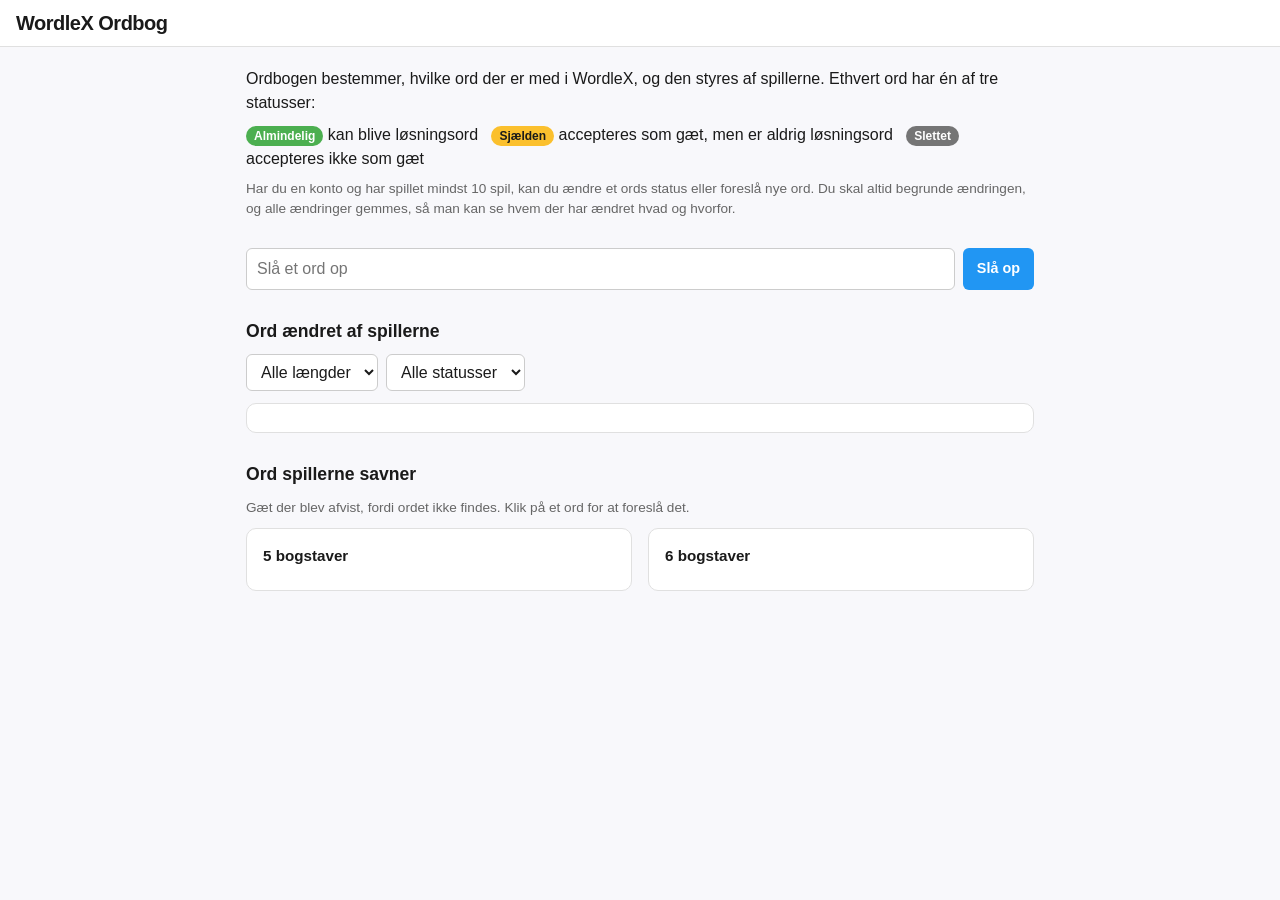
==== ord/index.html @ 3aa4c69c "Forside og scrollbare lister i ordbogen - index.php erstatter den tomme index.html: links til begge " ====
<!DOCTYPE html>
<html lang="da">
<head>
	<meta charset="UTF-8">
	<meta name="viewport" content="width=device-width, initial-scale=1.0">
	<title>WordleX Ordbog</title>
	<link rel="icon" href="../favicon.ico">
	<link rel="stylesheet" href="ord.css">
</head>
<body>
	<header>
		<h1><a href="index.html">WordleX Ordbog</a></h1>
		<nav id="nav"></nav>
	</header>

	<main>
		<section>
			<p>Ordbogen bestemmer, hvilke ord der er med i WordleX, og den styres af spillerne. Ethvert ord har én af tre statusser:</p>
			<p>
				<span class="badge badge-common">Almindelig</span> kan blive løsningsord &nbsp;
				<span class="badge badge-rare">Sjælden</span> accepteres som gæt, men er aldrig løsningsord &nbsp;
				<span class="badge badge-deleted">Slettet</span> accepteres ikke som gæt
			</p>
			<p class="muted">Har du en konto og har spillet mindst 10 spil, kan du ændre et ords status eller foreslå nye ord. Du skal altid begrunde ændringen, og alle ændringer gemmes, så man kan se hvem der har ændret hvad og hvorfor.</p>
		</section>

		<section>
			<form class="search" id="search-form">
				<input type="search" id="search" placeholder="Slå et ord op" autocomplete="off" maxlength="6">
				<button class="btn" type="submit">Slå op</button>
			</form>
			<div id="search-error" class="error"></div>
		</section>

		<section>
			<h2 id="list-title">Ord ændret af spillerne</h2>
			<div class="filters">
				<select id="filter-length">
					<option value="">Alle længder</option>
					<option value="5">5 bogstaver</option>
					<option value="6">6 bogstaver</option>
				</select>
				<select id="filter-status">
					<option value="">Alle statusser</option>
					<option value="common">Almindelig</option>
					<option value="rare">Sjælden</option>
					<option value="deleted">Slettet</option>
				</select>
				<span id="filter-user"></span>
			</div>
			<div class="card scroll">
				<ul class="word-list" id="word-list"></ul>
			</div>
			<p style="margin-top:10px; text-align:center;"><button class="btn btn-secondary" id="more" hidden>Vis flere</button></p>
		</section>

		<section>
			<h2>Ord spillerne savner</h2>
			<p class="muted" style="margin-bottom:10px;">Gæt der blev afvist, fordi ordet ikke findes. Klik på et ord for at foreslå det.</p>
			<div class="columns">
				<div class="card scroll scroll-short"><h3 style="font-size:0.95rem; margin-bottom:6px;">5 bogstaver</h3><ul class="missing-list" id="missing-5"></ul></div>
				<div class="card scroll scroll-short"><h3 style="font-size:0.95rem; margin-bottom:6px;">6 bogstaver</h3><ul class="missing-list" id="missing-6"></ul></div>
			</div>
		</section>
	</main>

	<script src="ord.js"></script>
	<script>
		const params = new URLSearchParams(location.search);
		const filterUser = params.get('bruger') || '';
		let page = 0;

		document.getElementById('search-form').addEventListener('submit', e => {
			e.preventDefault();
			const word = document.getElementById('search').value.trim().toUpperCase();
			if (!/^[A-ZÆØÅ]{5,6}$/.test(word)) {
				document.getElementById('search-error').textContent = 'Skriv et ord på 5 eller 6 bogstaver (A-Å).';
				return;
			}
			location.href = wordUrl(word);
		});

		if (filterUser) {
			document.getElementById('list-title').textContent = `Ord ændret af ${filterUser}`;
			document.getElementById('filter-user').innerHTML =
				`<a href="index.html">Vis alle brugere</a> · <button class="link-btn" id="report-user">Anmeld ${esc(filterUser)}</button>`;
			document.getElementById('report-user').onclick = () => openReport({ username: filterUser });
		}

		['filter-length', 'filter-status'].forEach(id =>
			document.getElementById(id).addEventListener('change', () => loadList(true)));
		document.getElementById('more').onclick = () => { page++; loadList(false); };

		async function loadList(reset) {
			if (reset) page = 0;
			const data = await api('list', null, {
				length: document.getElementById('filter-length').value,
				status: document.getElementById('filter-status').value,
				user: filterUser,
				page
			});
			const list = document.getElementById('word-list');
			if (reset) list.innerHTML = '';

			if (reset && data.words.length === 0) {
				list.innerHTML = '<li class="muted">Ingen ændringer endnu.</li>';
			}
			for (const w of data.words) {
				const e = w.last_edit;
				const earlier = w.edit_count > 1
					? ` · <a href="${wordUrl(w.word)}">${w.edit_count - 1} tidligere ændring${w.edit_count > 2 ? 'er' : ''}</a>` : '';
				const li = document.createElement('li');
				li.innerHTML = `
					<div class="word-row">
						<a class="word" href="${wordUrl(w.word)}">${esc(w.word)}</a>
						${statusBadge(w.status)}
						${w.locked ? '<span class="badge badge-locked">Låst</span>' : ''}
					</div>
					<div class="edit-meta">${changeText(e)} af ${userLink(e.username)}, ${formatDate(e.created_at)}</div>
					<div class="comment">${esc(e.comment)}</div>
					<div class="edit-meta"><a href="${wordUrl(w.word, e.id)}">Se kommentaren</a>${earlier}</div>`;
				list.appendChild(li);
			}
			document.getElementById('more').hidden = !data.has_more;
		}

		async function loadMissing() {
			const data = await api('missing');
			for (const len of [5, 6]) {
				const rows = data.missing[len] || [];
				document.getElementById('missing-' + len).innerHTML = rows.length
					? rows.map(r => `<li><a class="word" href="${wordUrl(r.word)}">${esc(r.word)}</a><span class="muted">${r.count}×</span></li>`).join('')
					: '<li class="muted">Ingen</li>';
			}
		}

		loadMe();
		loadList(true);
		loadMissing();
	</script>
</body>
</html>
---- ord/ord.css ----
/* ord.css - fælles stil for ordbogens sider (samme farver som spillet) */
:root {
	--color-correct: #4caf50;
	--color-present: #fbc02d;
	--color-absent: #757575;
	--color-deleted: #e53935;
	--color-bg: #f8f8fb;
	--color-text: #1a1a1a;
	--color-muted: #666;
	--color-line: #e0e0e0;
	--color-focus: #2196f3;
}

* { box-sizing: border-box; margin: 0; padding: 0; }

body {
	font-family: -apple-system, BlinkMacSystemFont, "Segoe UI", Roboto, sans-serif;
	background: var(--color-bg);
	color: var(--color-text);
	line-height: 1.5;
}

a { color: var(--color-focus); text-decoration: none; }
a:hover { text-decoration: underline; }

header {
	display: flex; justify-content: space-between; align-items: center; gap: 12px;
	padding: 8px 16px; background: #fff; border-bottom: 1px solid var(--color-line);
}
header h1 { font-size: 1.25rem; font-weight: 800; letter-spacing: -0.5px; }
header h1 a { color: inherit; }
header nav { display: flex; align-items: center; gap: 14px; font-size: 0.9rem; flex-wrap: wrap; justify-content: flex-end; }
.user-name { font-weight: 600; color: var(--color-muted); }

main { max-width: 820px; margin: 0 auto; padding: 20px 16px 48px; }
section { margin-bottom: 28px; }
h2 { font-size: 1.1rem; margin-bottom: 10px; }
p + p { margin-top: 8px; }
.muted { color: var(--color-muted); font-size: 0.85rem; }
.notice { background: #fff8e1; border: 1px solid #ffe082; border-radius: 8px; padding: 10px 12px; font-size: 0.9rem; margin-bottom: 14px; }
.error { color: var(--color-deleted); font-size: 0.9rem; margin-top: 6px; }

.card { background: #fff; border: 1px solid var(--color-line); border-radius: 10px; padding: 14px 16px; }

input[type=text], input[type=password], input[type=search], select, textarea {
	font: inherit; font-size: 16px; padding: 8px 10px;
	border: 1px solid #ccc; border-radius: 6px; background: #fff; color: inherit;
}
textarea { width: 100%; min-height: 80px; resize: vertical; }
.btn { font: inherit; font-weight: 700; font-size: 0.9rem; padding: 8px 14px; border: none; border-radius: 6px; cursor: pointer; background: var(--color-focus); color: #fff; }
.btn-secondary { background: #e2e4e9; color: var(--color-text); }
.btn-small { padding: 4px 10px; font-size: 0.8rem; }
.btn:disabled { opacity: 0.5; cursor: default; }
.link-btn { background: none; border: none; color: var(--color-focus); font: inherit; font-size: 0.8rem; cursor: pointer; padding: 0; }
.link-btn:hover { text-decoration: underline; }

.search { display: flex; gap: 8px; }
.search input { flex: 1; min-width: 0; text-transform: uppercase; }
.search input::placeholder { text-transform: none; }
.filters { display: flex; gap: 8px; flex-wrap: wrap; margin-bottom: 12px; align-items: center; }

.badge { display: inline-block; padding: 1px 8px; border-radius: 10px; font-size: 0.75rem; font-weight: 700; color: #fff; white-space: nowrap; }
.badge-common { background: var(--color-correct); }
.badge-rare { background: var(--color-present); color: #1a1a1a; }
.badge-deleted { background: var(--color-absent); }
.badge-new { background: var(--color-focus); }
.badge-locked { background: #424242; }

.word { font-weight: 800; letter-spacing: 2px; }

.word-list { list-style: none; }
.word-list > li { padding: 12px 0; border-bottom: 1px solid var(--color-line); }
.word-list > li:last-child { border-bottom: none; }
.word-row { display: flex; align-items: center; gap: 8px; flex-wrap: wrap; }
.word-row .word { font-size: 1.05rem; }
.edit-meta { font-size: 0.8rem; color: var(--color-muted); }
.comment { margin-top: 4px; font-size: 0.9rem; white-space: pre-wrap; overflow-wrap: anywhere; }

.history { list-style: none; }
.history > li { padding: 12px 0; border-bottom: 1px solid var(--color-line); }
.history > li:last-child { border-bottom: none; }
.history > li:target { background: #e3f2fd; border-radius: 6px; padding: 12px 8px; }
.history-actions { margin-top: 4px; display: flex; gap: 12px; }

.status-options { display: flex; gap: 14px; flex-wrap: wrap; margin: 8px 0 10px; }
.status-options label { display: flex; align-items: center; gap: 6px; cursor: pointer; }

/* Lange lister scroller inde i kortet i stedet for at gøre siden meget lang */
.scroll { max-height: min(65vh, 600px); overflow-y: auto; overscroll-behavior: contain; }
.scroll-short { max-height: 340px; }
.scroll > h3 { position: sticky; top: -14px; background: #fff; padding: 2px 0; }

.columns { display: grid; grid-template-columns: 1fr 1fr; gap: 16px; }
.missing-list { list-style: none; font-size: 0.9rem; }
.missing-list li { display: flex; justify-content: space-between; padding: 3px 0; }

.modal-overlay { position: fixed; inset: 0; background: rgba(0,0,0,0.4); display: flex; align-items: center; justify-content: center; padding: 16px; z-index: 10; }
.modal { background: #fff; border-radius: 12px; padding: 18px; width: 100%; max-width: 380px; }
.modal h3 { margin-bottom: 10px; }
.modal input, .modal textarea { width: 100%; margin-bottom: 8px; }
.modal-buttons { display: flex; gap: 8px; justify-content: flex-end; margin-top: 6px; }

@media (max-width: 560px) {
	.columns { grid-template-columns: 1fr; }
	header { flex-direction: column; align-items: flex-start; gap: 4px; }
	header nav { justify-content: flex-start; }
}
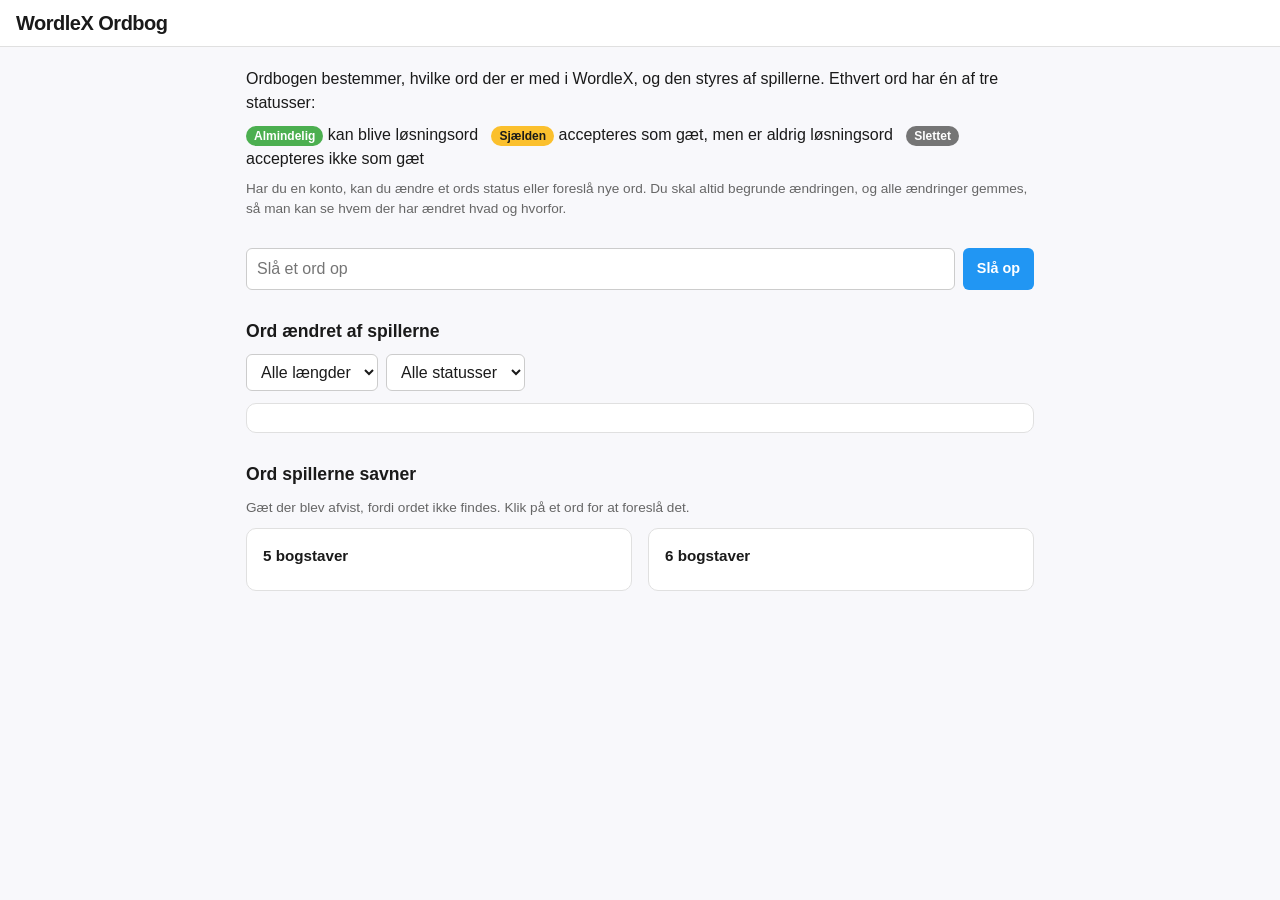
==== commit 5c43e63b: "Toolbar på forsiden, hus-ikon i spillene og lempede grænser på test - Forsiden har en toolbar med me" ====
--- a/ord/index.html
+++ b/ord/index.html
@@ -21,7 +21,7 @@
 				<span class="badge badge-rare">Sjælden</span> accepteres som gæt, men er aldrig løsningsord &nbsp;
 				<span class="badge badge-deleted">Slettet</span> accepteres ikke som gæt
 			</p>
-			<p class="muted">Har du en konto og har spillet mindst 10 spil, kan du ændre et ords status eller foreslå nye ord. Du skal altid begrunde ændringen, og alle ændringer gemmes, så man kan se hvem der har ændret hvad og hvorfor.</p>
+			<p class="muted"><span id="who-can-edit">Har du en konto</span>, kan du ændre et ords status eller foreslå nye ord. Du skal altid begrunde ændringen, og alle ændringer gemmes, så man kan se hvem der har ændret hvad og hvorfor.</p>
 		</section>
 
 		<section>
@@ -134,7 +134,11 @@
 			}
 		}
 
-		loadMe();
+		loadMe().then(me => {
+			if (me.min_games > 0) {
+				document.getElementById('who-can-edit').textContent = `Har du en konto og har spillet mindst ${me.min_games} spil`;
+			}
+		});
 		loadList(true);
 		loadMissing();
 	</script>
--- a/ord/ord.css
+++ b/ord/ord.css
@@ -95,7 +95,8 @@
 .missing-list li { display: flex; justify-content: space-between; padding: 3px 0; }
 
 .modal-overlay { position: fixed; inset: 0; background: rgba(0,0,0,0.4); display: flex; align-items: center; justify-content: center; padding: 16px; z-index: 10; }
-.modal { background: #fff; border-radius: 12px; padding: 18px; width: 100%; max-width: 380px; }
+.modal { background: #fff; border-radius: 12px; padding: 18px; width: 100%; max-width: 380px; max-height: 85vh; overflow-y: auto; }
+.modal-wide { max-width: 480px; }
 .modal h3 { margin-bottom: 10px; }
 .modal input, .modal textarea { width: 100%; margin-bottom: 8px; }
 .modal-buttons { display: flex; gap: 8px; justify-content: flex-end; margin-top: 6px; }
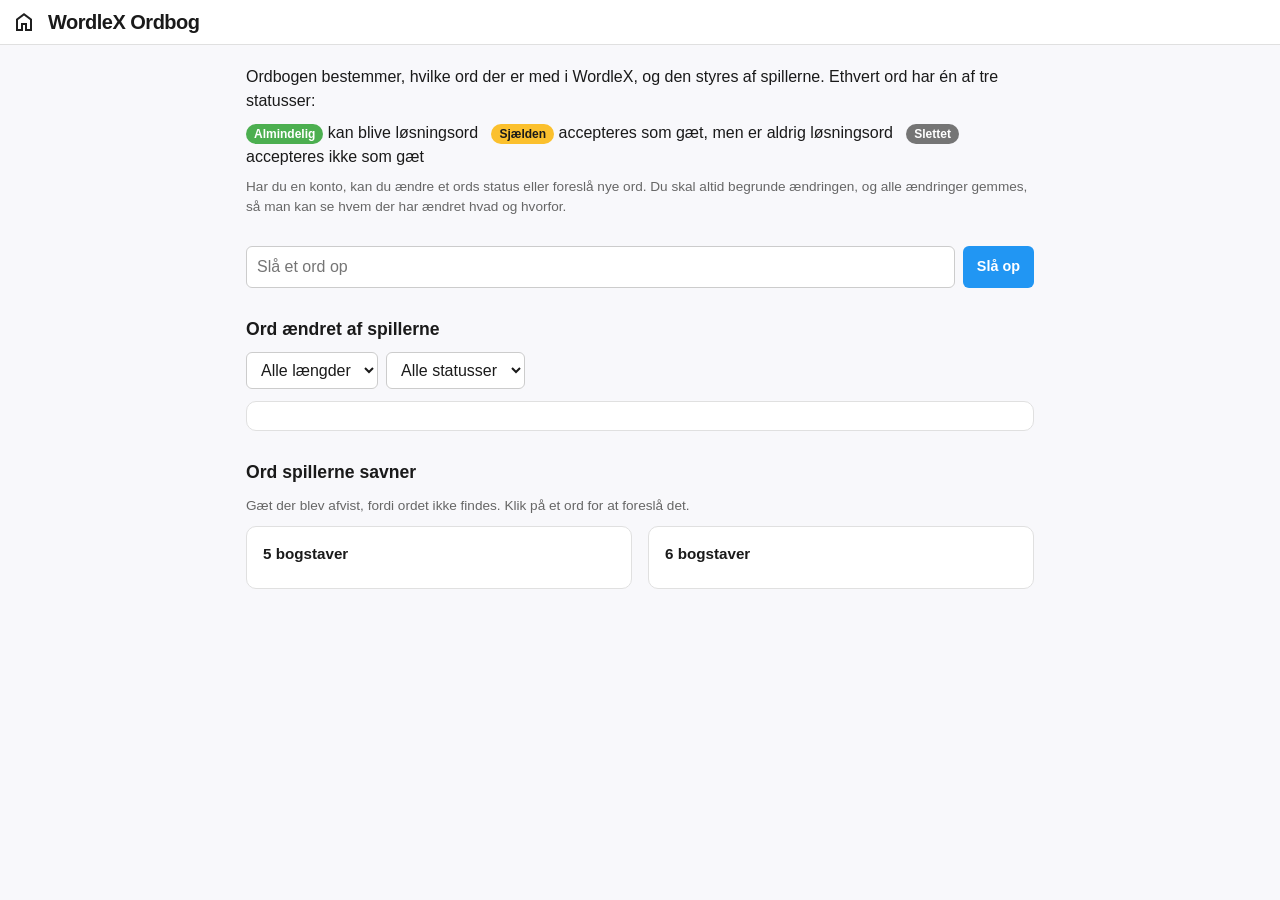
==== commit 583510d4: "Fælles toolbar med menu på forside, ordbog og statistik Ordbogen og statistikken havde tekst-links i" ====
--- a/ord/index.html
+++ b/ord/index.html
@@ -7,10 +7,13 @@
 	<link rel="icon" href="../favicon.ico">
 	<link rel="stylesheet" href="ord.css">
 </head>
-<body>
-	<header>
-		<h1><a href="index.html">WordleX Ordbog</a></h1>
-		<nav id="nav"></nav>
+<body data-page="ordbog">
+	<header class="toolbar">
+		<div class="toolbar-left">
+			<a class="home-link" id="home-link" href="../" title="Til forsiden" aria-label="Til forsiden"></a>
+			<h1><a href="index.html">WordleX Ordbog</a></h1>
+		</div>
+		<div class="toolbar-right" id="nav"></div>
 	</header>
 
 	<main>
--- a/ord/ord.css
+++ b/ord/ord.css
@@ -23,14 +23,24 @@
 a { color: var(--color-focus); text-decoration: none; }
 a:hover { text-decoration: underline; }
 
-header {
-	display: flex; justify-content: space-between; align-items: center; gap: 12px;
-	padding: 8px 16px; background: #fff; border-bottom: 1px solid var(--color-line);
-}
-header h1 { font-size: 1.25rem; font-weight: 800; letter-spacing: -0.5px; }
-header h1 a { color: inherit; }
-header nav { display: flex; align-items: center; gap: 14px; font-size: 0.9rem; flex-wrap: wrap; justify-content: flex-end; }
-.user-name { font-weight: 600; color: var(--color-muted); }
+/* Fælles toolbar for forside, ordbog og statistik (samme opbygning som i spillene):
+   hus-ikon og titel til venstre, brugernavn og menu til højre. Menuen bygges i ord.js. */
+.toolbar { display: flex; justify-content: space-between; align-items: center; gap: 8px; padding: 6px 12px; background: #fff; border-bottom: 1px solid var(--color-line); }
+.toolbar-left { display: flex; align-items: center; gap: 8px; flex-shrink: 0; }
+.toolbar h1 { font-size: 1.25rem; font-weight: 800; letter-spacing: -0.5px; white-space: nowrap; }
+.toolbar h1 a { color: inherit; }
+.toolbar h1 a:hover { text-decoration: none; }
+.home-link { display: block; width: 32px; height: 32px; margin-left: -4px; border-radius: 4px; background: url("data:image/svg+xml,%3Csvg xmlns='http://www.w3.org/2000/svg' height='24' viewBox='0 -960 960 960' width='24' fill='%231f1f1f'%3E%3Cpath d='M240-200h120v-240h240v240h120v-360L480-740 240-560v360Zm-80 80v-480l320-240 320 240v480H520v-240h-80v240H160Zm320-350Z'/%3E%3C/svg%3E") center no-repeat; }
+.home-link:hover { background-color: #f0f0f5; }
+.toolbar-right { position: relative; display: flex; align-items: center; gap: 4px; min-width: 0; }
+.toolbar-user { min-width: 0; max-width: 140px; overflow: hidden; text-overflow: ellipsis; white-space: nowrap; font: inherit; font-size: 0.8rem; font-weight: 600; color: var(--color-focus); background: none; border: none; cursor: pointer; }
+.menu-btn { display: flex; flex-shrink: 0; background: none; border: none; cursor: pointer; padding: 4px; border-radius: 4px; }
+.menu-btn:hover { background: #f0f0f5; }
+.dropdown { display: none; position: absolute; top: 100%; right: 0; margin-top: 4px; min-width: 190px; background: #fff; border-radius: 8px; box-shadow: 0 4px 12px rgba(0,0,0,0.15); overflow: hidden; z-index: 20; }
+.dropdown.active { display: block; }
+.dropdown button, .dropdown a { display: block; width: 100%; text-align: left; padding: 10px 14px; background: none; border: none; border-bottom: 1px solid #f0f0f0; font: inherit; font-size: 0.9rem; font-weight: 600; color: var(--color-text); cursor: pointer; }
+.dropdown a:hover, .dropdown button:hover { background: #f5f5f8; text-decoration: none; }
+.dropdown hr { border: none; border-top: 4px solid #f5f5f8; margin: 0; }
 
 main { max-width: 820px; margin: 0 auto; padding: 20px 16px 48px; }
 section { margin-bottom: 28px; }
@@ -103,6 +113,6 @@
 
 @media (max-width: 560px) {
 	.columns { grid-template-columns: 1fr; }
-	header { flex-direction: column; align-items: flex-start; gap: 4px; }
-	header nav { justify-content: flex-start; }
+	.toolbar h1 { font-size: 1.1rem; }
+	.toolbar-user { max-width: 90px; }
 }
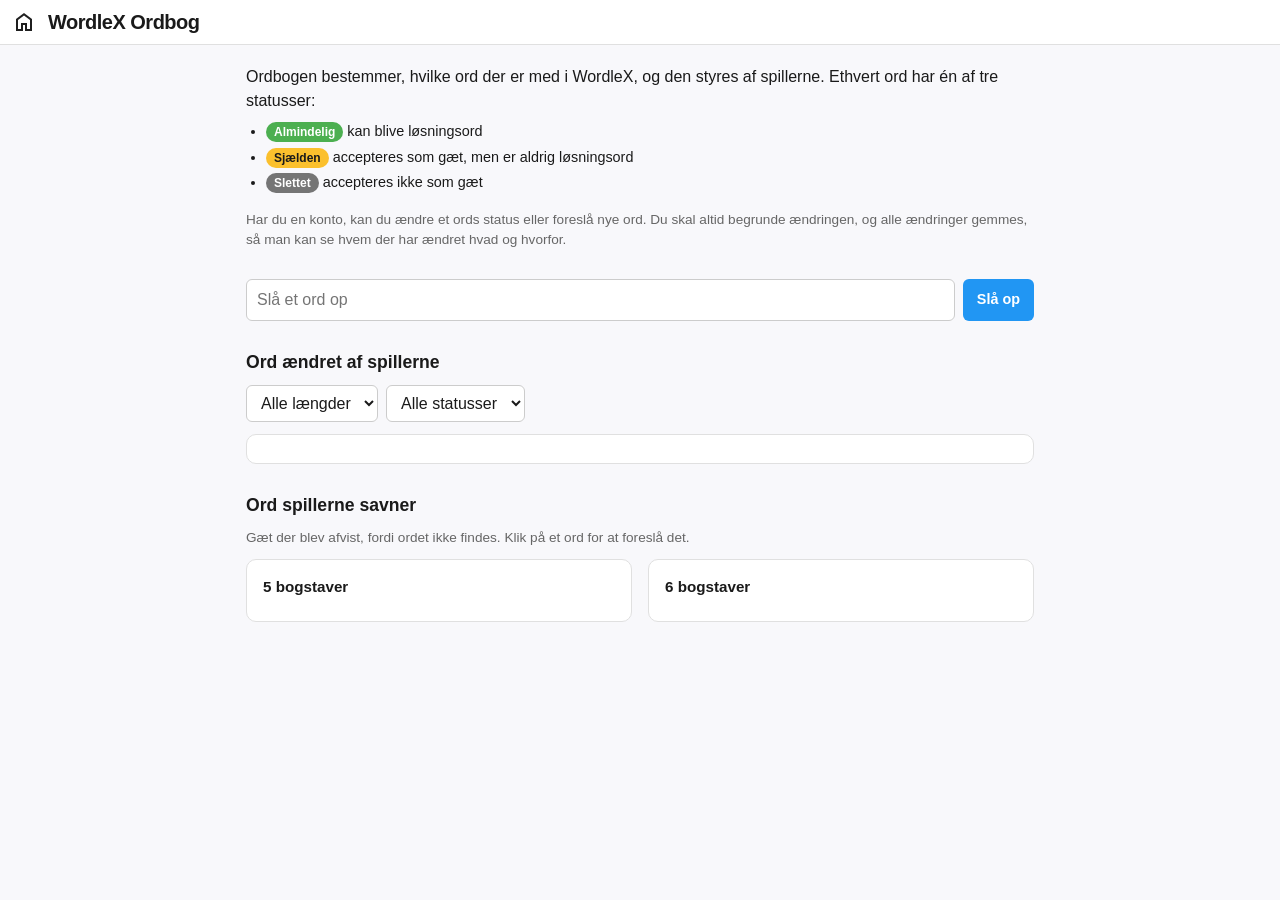
==== commit 827c89c2: "Statusforklaringen som punktopstilling på ordbogens forside Co-Authored-By: Claude Opus 5.5 <noreply" ====
--- a/ord/index.html
+++ b/ord/index.html
@@ -3,8 +3,25 @@
 <head>
 	<meta charset="UTF-8">
 	<meta name="viewport" content="width=device-width, initial-scale=1.0">
-	<title>WordleX Ordbog</title>
+	<title>WordleX Ordbog – ordlisten bag dansk Wordle</title>
+	<meta name="description" content="Den danske ordliste bag WordleX: søg i ordene, se hvilke der kan være løsningsord, og foreslå ændringer.">
+	<link rel="canonical" href="https://wordlex.dk/ord/">
+	<meta property="og:type" content="website">
+	<meta property="og:site_name" content="WordleX">
+	<meta property="og:locale" content="da_DK">
+	<meta property="og:url" content="https://wordlex.dk/ord/">
+	<meta property="og:title" content="WordleX Ordbog">
+	<meta property="og:description" content="Den danske ordliste bag WordleX: søg i ordene, se hvilke der kan være løsningsord, og foreslå ændringer.">
+	<meta property="og:image" content="https://wordlex.dk/wordlex.png">
+	<meta property="og:image:width" content="896">
+	<meta property="og:image:height" content="420">
+	<meta property="og:image:alt" content="WordleX – dansk Wordle med 5 eller 6 bogstaver">
+	<meta name="twitter:card" content="summary_large_image">
+	<meta name="twitter:title" content="WordleX Ordbog">
+	<meta name="twitter:description" content="Den danske ordliste bag WordleX: søg i ordene, se hvilke der kan være løsningsord, og foreslå ændringer.">
+	<meta name="twitter:image" content="https://wordlex.dk/wordlex.png">
 	<link rel="icon" href="../favicon.ico">
+	<link rel="apple-touch-icon" href="../favicon.ico">
 	<link rel="stylesheet" href="ord.css">
 </head>
 <body data-page="ordbog">
@@ -19,11 +36,11 @@
 	<main>
 		<section>
 			<p>Ordbogen bestemmer, hvilke ord der er med i WordleX, og den styres af spillerne. Ethvert ord har én af tre statusser:</p>
-			<p>
-				<span class="badge badge-common">Almindelig</span> kan blive løsningsord &nbsp;
-				<span class="badge badge-rare">Sjælden</span> accepteres som gæt, men er aldrig løsningsord &nbsp;
-				<span class="badge badge-deleted">Slettet</span> accepteres ikke som gæt
-			</p>
+			<ul class="status-legend">
+				<li><span class="badge badge-common">Almindelig</span> kan blive løsningsord</li>
+				<li><span class="badge badge-rare">Sjælden</span> accepteres som gæt, men er aldrig løsningsord</li>
+				<li><span class="badge badge-deleted">Slettet</span> accepteres ikke som gæt</li>
+			</ul>
 			<p class="muted"><span id="who-can-edit">Har du en konto</span>, kan du ændre et ords status eller foreslå nye ord. Du skal altid begrunde ændringen, og alle ændringer gemmes, så man kan se hvem der har ændret hvad og hvorfor.</p>
 		</section>
 
@@ -144,6 +161,12 @@
 		});
 		loadList(true);
 		loadMissing();
+
+		// Med tilbage-knappen viser browseren den gemte side fra før en redigering,
+		// så login og listerne hentes igen
+		window.addEventListener('pageshow', e => {
+			if (e.persisted) { loadMe(); loadList(true); loadMissing(); }
+		});
 	</script>
 </body>
 </html>
--- a/ord/ord.css
+++ b/ord/ord.css
@@ -92,6 +92,8 @@
 .history > li:target { background: #e3f2fd; border-radius: 6px; padding: 12px 8px; }
 .history-actions { margin-top: 4px; display: flex; gap: 12px; }
 
+.status-legend { padding-left: 20px; margin: 8px 0 16px; font-size: 0.9rem; }
+.status-legend li { margin-bottom: 4px; }
 .status-options { display: flex; gap: 14px; flex-wrap: wrap; margin: 8px 0 10px; }
 .status-options label { display: flex; align-items: center; gap: 6px; cursor: pointer; }
 
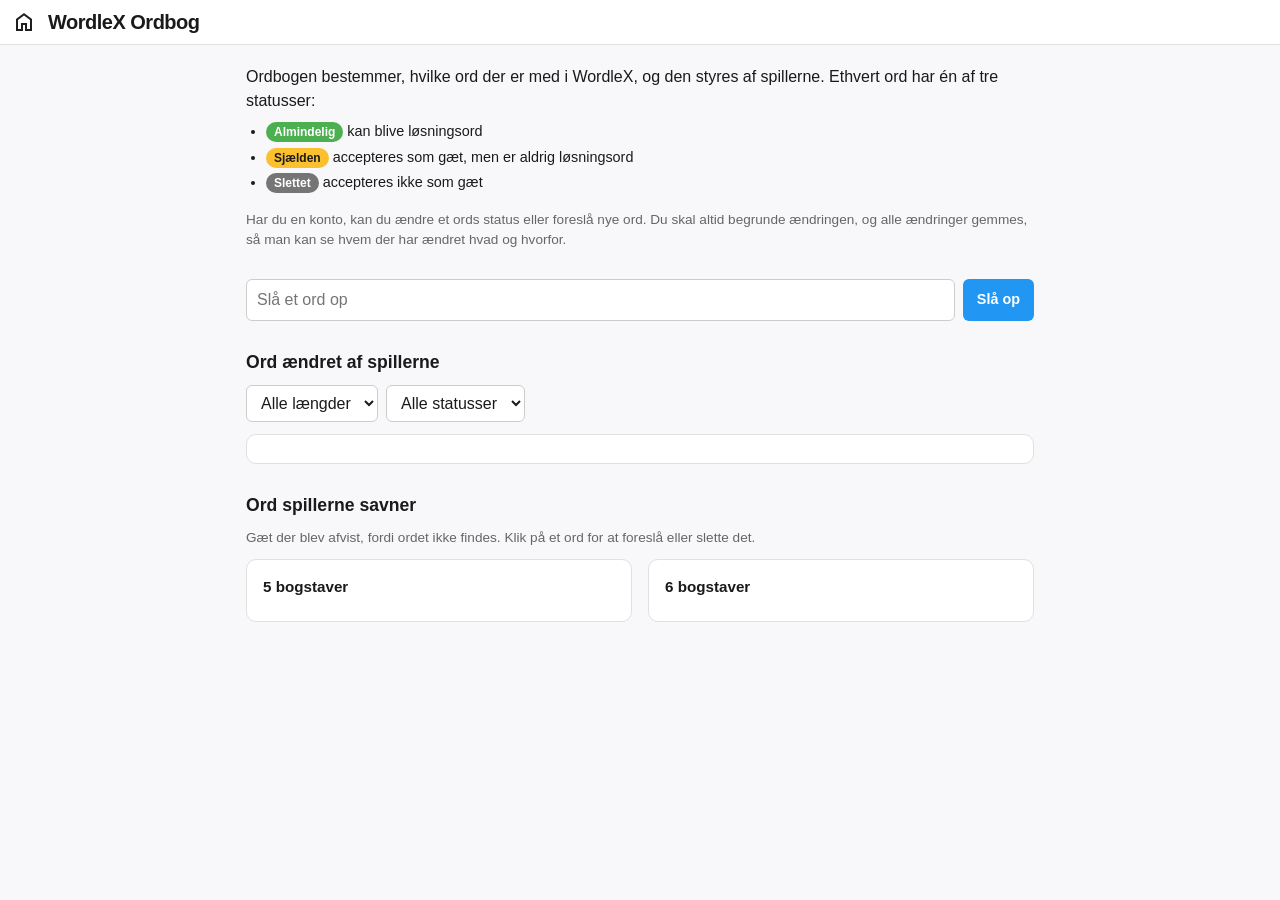
==== commit 9d6f334f: "Tilbage til oversigten efter Gem; 'foreslå eller slette' i teksten om manglende ord Co-Authored-By: " ====
--- a/ord/index.html
+++ b/ord/index.html
@@ -76,7 +76,7 @@
 
 		<section>
 			<h2>Ord spillerne savner</h2>
-			<p class="muted" style="margin-bottom:10px;">Gæt der blev afvist, fordi ordet ikke findes. Klik på et ord for at foreslå det.</p>
+			<p class="muted" style="margin-bottom:10px;">Gæt der blev afvist, fordi ordet ikke findes. Klik på et ord for at foreslå eller slette det.</p>
 			<div class="columns">
 				<div class="card scroll scroll-short"><h3 style="font-size:0.95rem; margin-bottom:6px;">5 bogstaver</h3><ul class="missing-list" id="missing-5"></ul></div>
 				<div class="card scroll scroll-short"><h3 style="font-size:0.95rem; margin-bottom:6px;">6 bogstaver</h3><ul class="missing-list" id="missing-6"></ul></div>
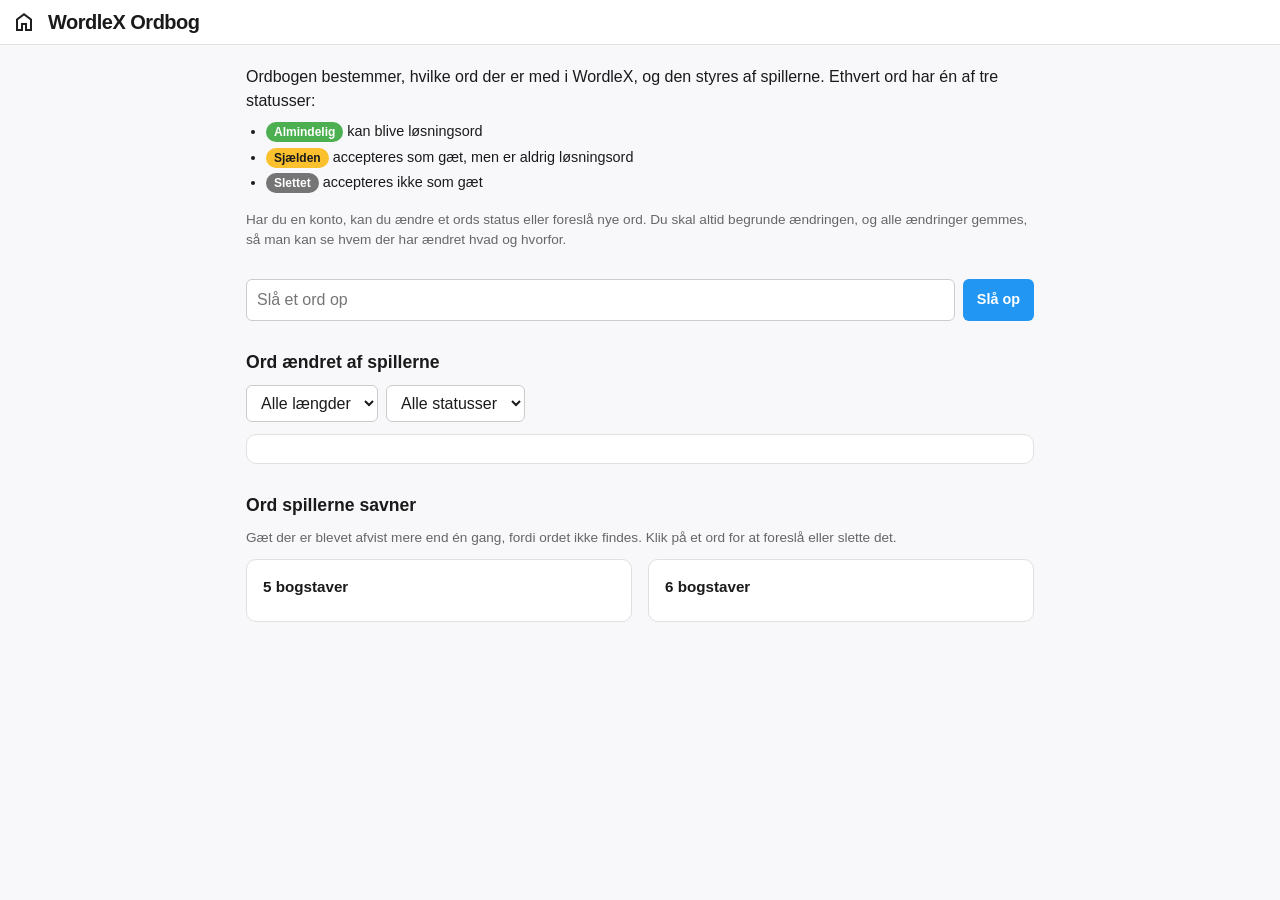
==== commit 811deea6: "Forklaringen nævner at kun ord afvist mere end én gang vises Co-Authored-By: Claude Opus 5.5 <norepl" ====
--- a/ord/index.html
+++ b/ord/index.html
@@ -76,7 +76,7 @@
 
 		<section>
 			<h2>Ord spillerne savner</h2>
-			<p class="muted" style="margin-bottom:10px;">Gæt der blev afvist, fordi ordet ikke findes. Klik på et ord for at foreslå eller slette det.</p>
+			<p class="muted" style="margin-bottom:10px;">Gæt der er blevet afvist mere end én gang, fordi ordet ikke findes. Klik på et ord for at foreslå eller slette det.</p>
 			<div class="columns">
 				<div class="card scroll scroll-short"><h3 style="font-size:0.95rem; margin-bottom:6px;">5 bogstaver</h3><ul class="missing-list" id="missing-5"></ul></div>
 				<div class="card scroll scroll-short"><h3 style="font-size:0.95rem; margin-bottom:6px;">6 bogstaver</h3><ul class="missing-list" id="missing-6"></ul></div>
